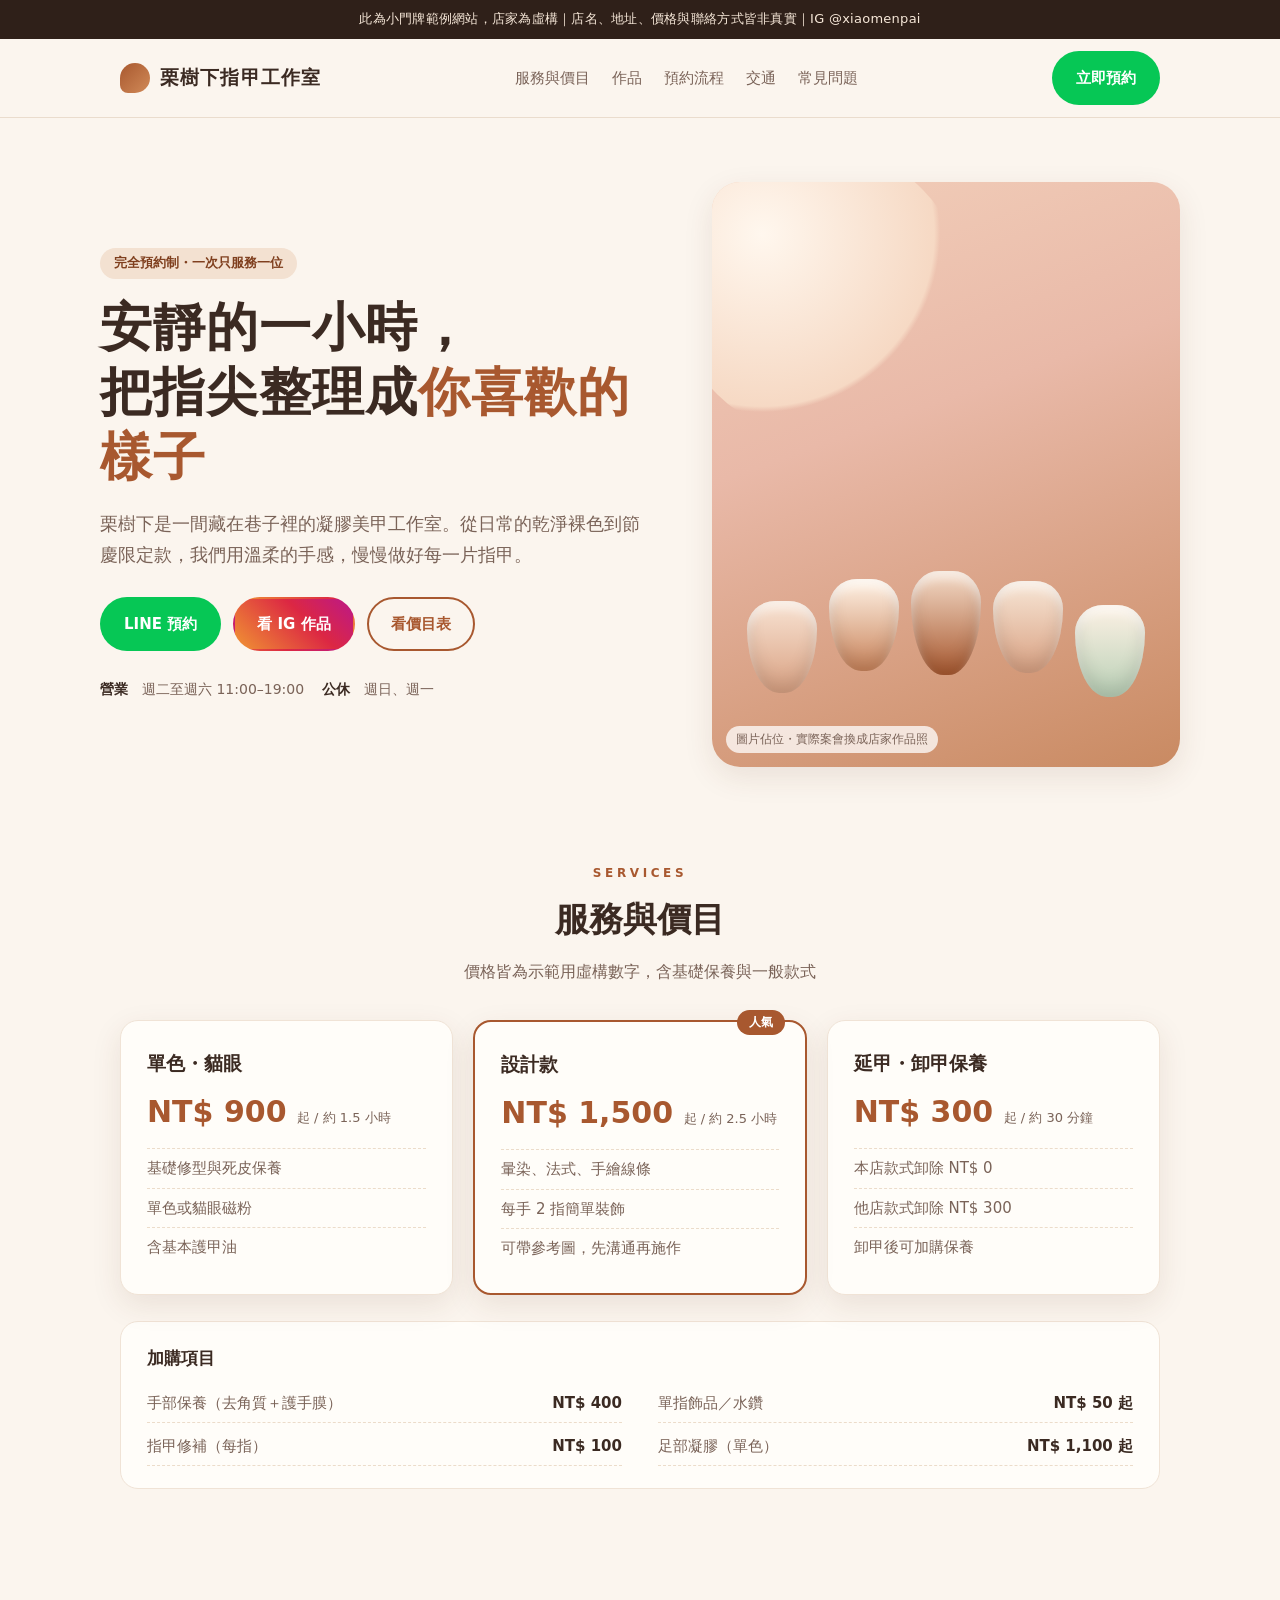
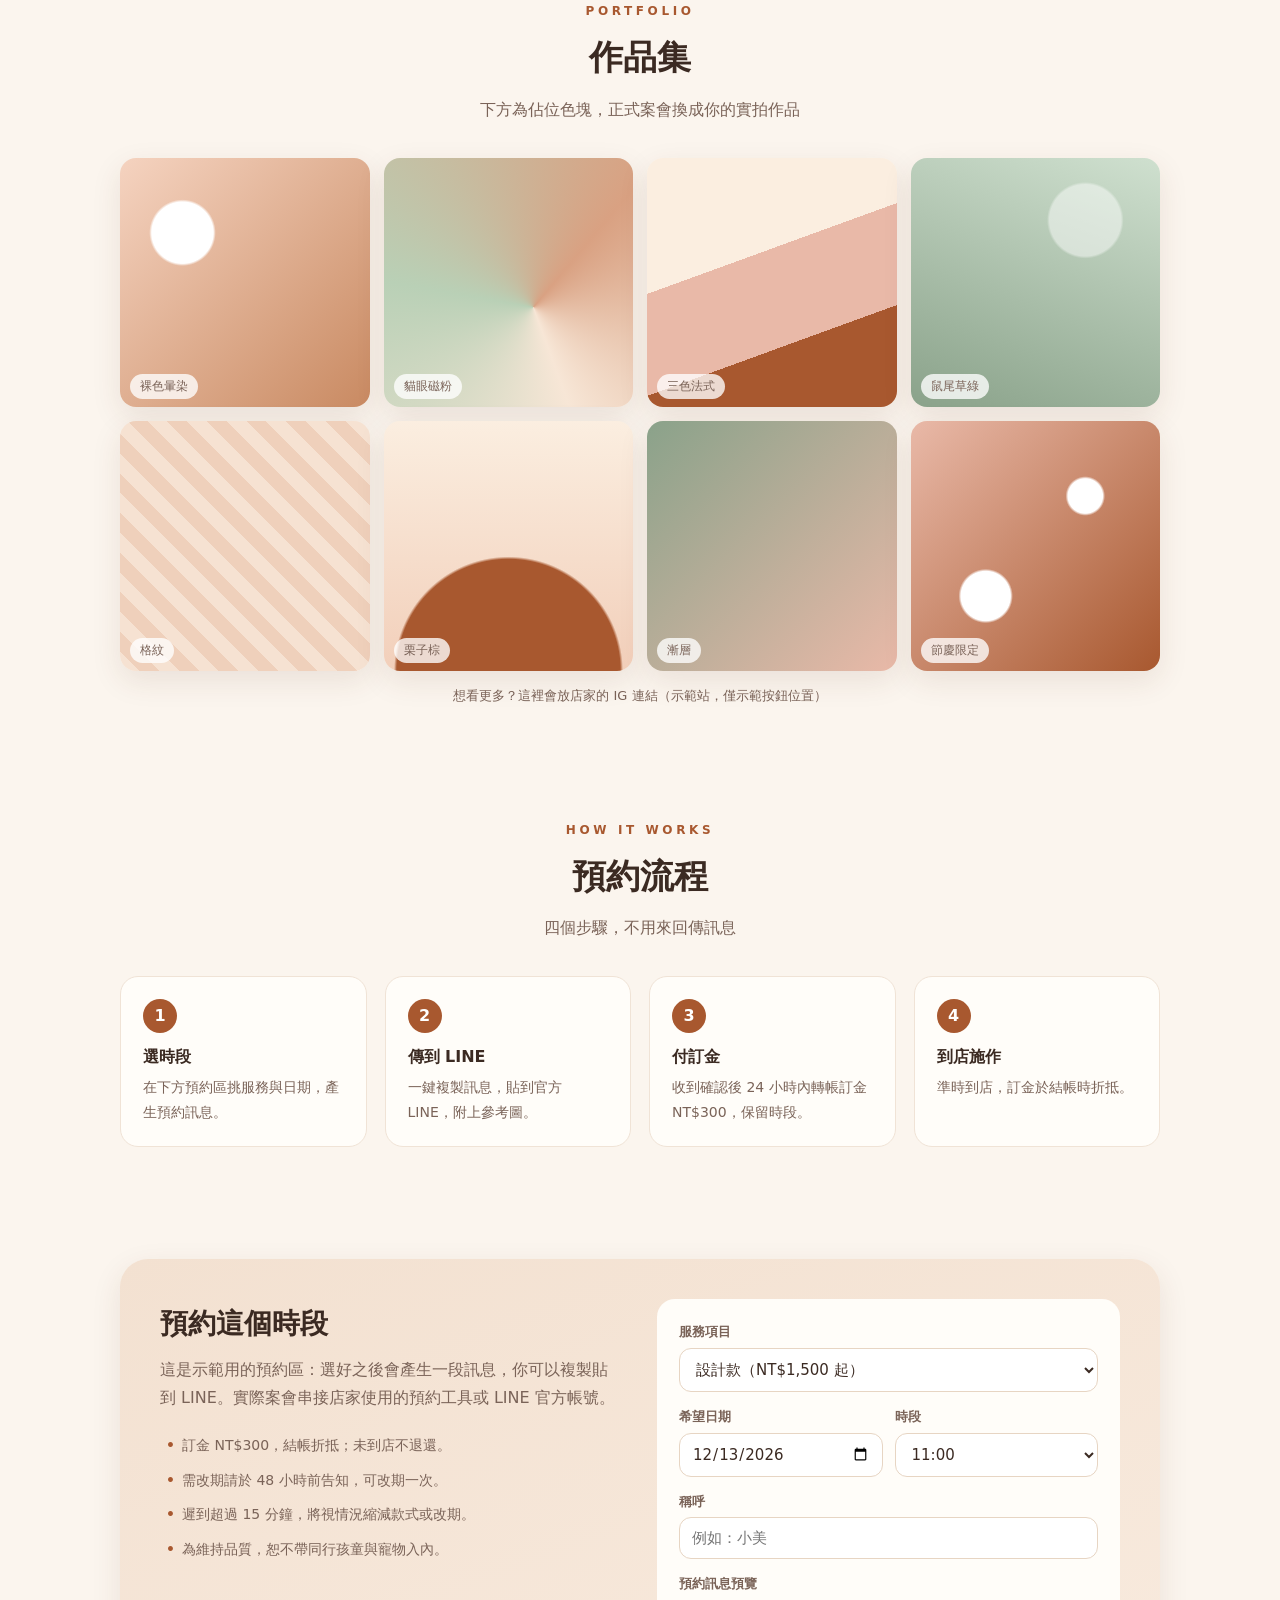
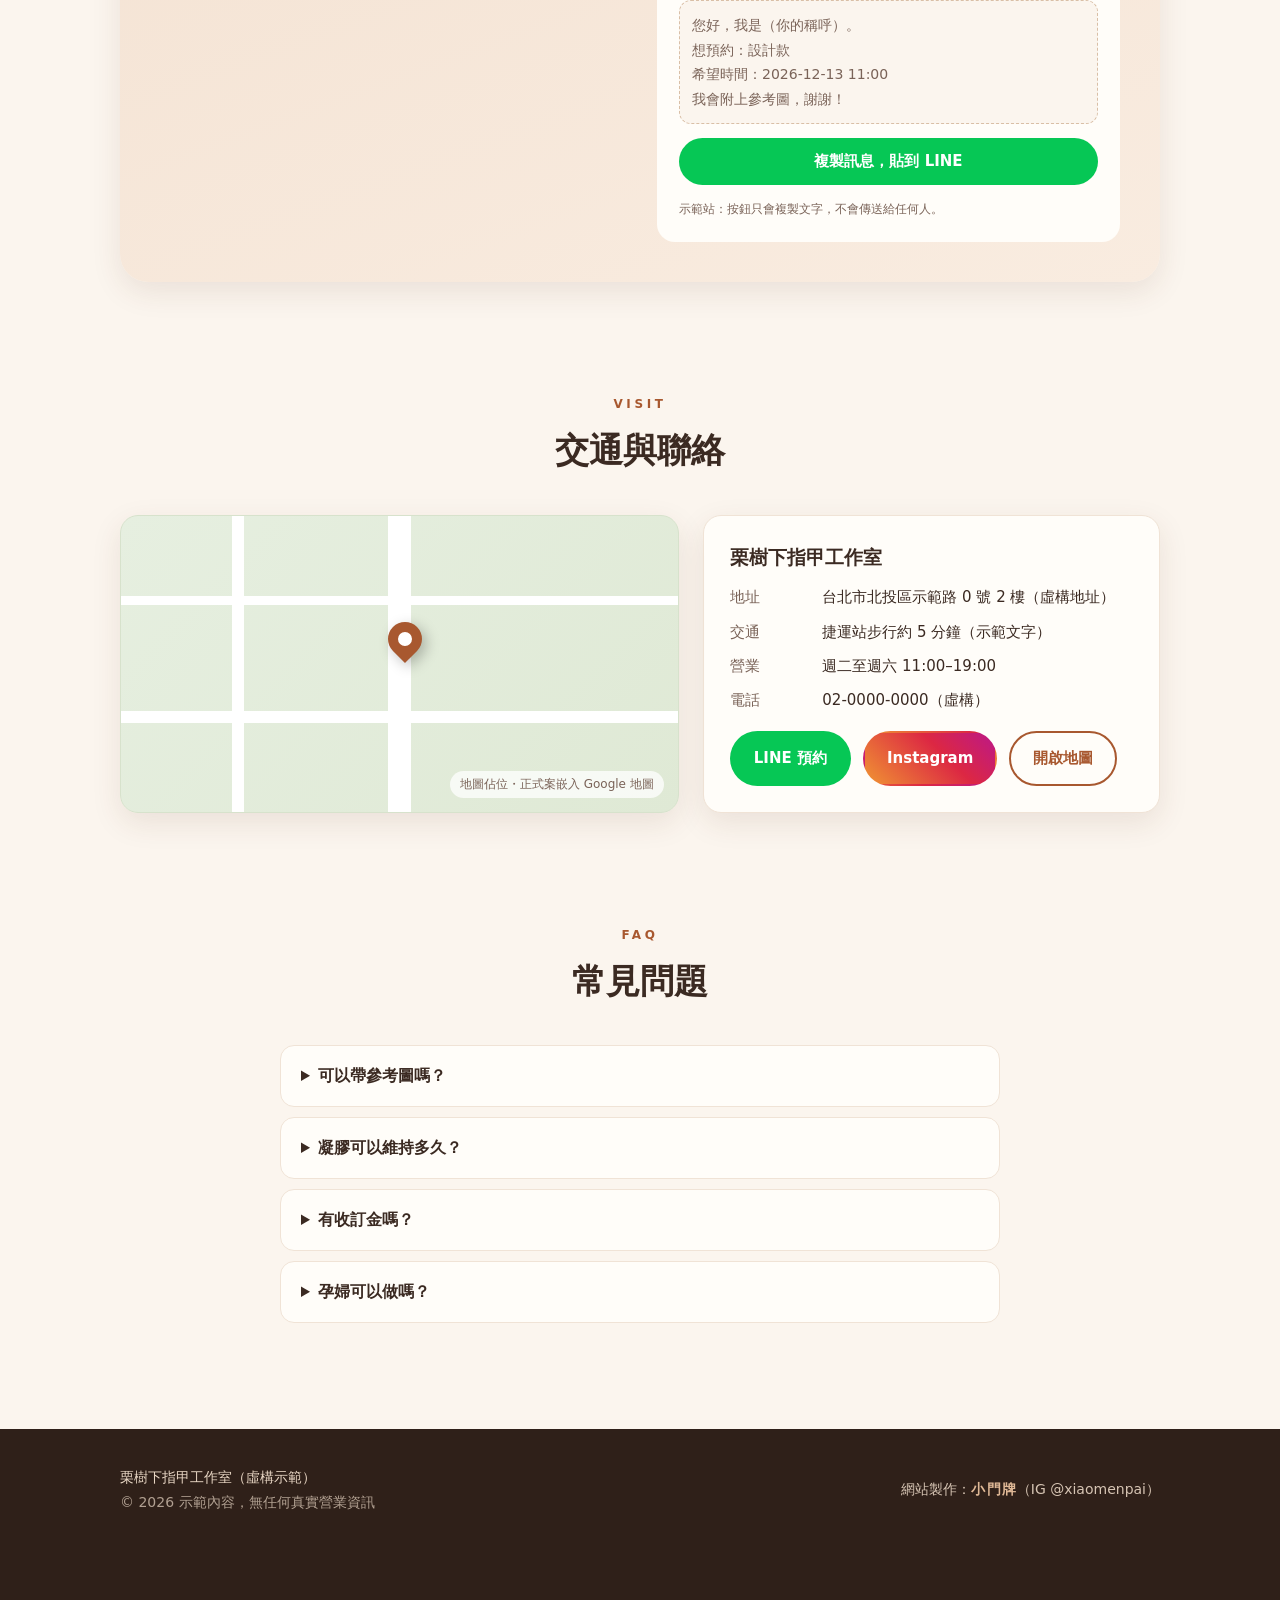
==== index.html @ 8fd90f3a "Add files via upload" ====
<!DOCTYPE html>
<html lang="zh-Hant">
<head>
<meta charset="utf-8">
<meta name="robots" content="noindex">
<meta name="viewport" content="width=device-width, initial-scale=1">
<title>栗樹下指甲工作室｜預約制凝膠美甲（虛構示範站）</title>
<meta name="description" content="虛構示範：栗樹下指甲工作室，預約制凝膠美甲。本頁為「小門牌」作品集示範，店名與所有資訊皆為虛構。">
<meta property="og:title" content="栗樹下指甲工作室（虛構示範站）">
<meta property="og:description" content="預約制凝膠美甲，一對一服務。示範站，資訊皆為虛構。">
<style>
:root{--ink:#3b2a22;--soft:#7a6358;--cream:#fbf5ee;--paper:#fffdf9;--chestnut:#a8582f;--chestnut-d:#7f3f1e;--sage:#8aa28a;--rose:#e9b9a8;--line:#06c755;--radius:18px;--shadow:0 10px 30px rgba(90,50,25,.10)}
*{box-sizing:border-box;margin:0;padding:0}
html{scroll-behavior:smooth}
body{font-family:"Noto Sans TC","PingFang TC","Microsoft JhengHei",system-ui,sans-serif;color:var(--ink);background:var(--cream);line-height:1.75;font-size:16px}
a{color:inherit}
.demo-bar{background:#2f2019;color:#f6e7d8;font-size:13px;text-align:center;padding:8px 12px;letter-spacing:.02em}
header.nav{position:sticky;top:0;z-index:20;background:rgba(251,245,238,.92);backdrop-filter:blur(8px);border-bottom:1px solid #eadccd}
.nav-in{max-width:1080px;margin:auto;display:flex;align-items:center;justify-content:space-between;padding:12px 20px;gap:12px}
.brand{font-weight:800;font-size:19px;letter-spacing:.06em;text-decoration:none;display:flex;align-items:center;gap:10px}
.brand i{width:30px;height:30px;border-radius:50% 50% 50% 8px;background:linear-gradient(135deg,var(--chestnut),#d18a58);display:inline-block}
nav ul{display:flex;gap:22px;list-style:none;font-size:15px}
nav a{text-decoration:none;color:var(--soft)}nav a:hover{color:var(--chestnut)}
.btn{display:inline-flex;align-items:center;justify-content:center;gap:8px;padding:12px 22px;border-radius:999px;font-weight:700;text-decoration:none;border:2px solid transparent;cursor:pointer;font-size:15px;font-family:inherit;transition:transform .15s,box-shadow .15s}
.btn:hover{transform:translateY(-2px);box-shadow:var(--shadow)}
.btn-line{background:var(--line);color:#fff}
.btn-ig{background:linear-gradient(45deg,#f09433,#dc2743 60%,#bc1888);color:#fff}
.btn-ghost{border-color:var(--chestnut);color:var(--chestnut);background:transparent}
.btn-main{background:var(--chestnut);color:#fff}
.wrap{max-width:1080px;margin:auto;padding:0 20px}
.hero{padding:64px 0 40px}
.hero-grid{display:grid;grid-template-columns:1.1fr .9fr;gap:40px;align-items:center}
.tag{display:inline-block;background:#f3e1d1;color:var(--chestnut-d);padding:4px 14px;border-radius:999px;font-size:13px;font-weight:700;margin-bottom:16px}
h1{font-size:clamp(32px,5vw,52px);line-height:1.25;letter-spacing:.02em}
h1 em{font-style:normal;color:var(--chestnut)}
.hero p.lead{margin:18px 0 26px;color:var(--soft);font-size:18px;max-width:30em}
.cta{display:flex;flex-wrap:wrap;gap:12px}
.facts{display:flex;flex-wrap:wrap;gap:18px;margin-top:26px;font-size:14px;color:var(--soft)}
.facts b{color:var(--ink)}
.hero-art{position:relative;aspect-ratio:4/5;border-radius:28px;background:linear-gradient(160deg,#f2cfba 0%,#e9b9a8 40%,#c98a62 100%);box-shadow:var(--shadow);overflow:hidden}
.hero-art::before{content:"";position:absolute;width:62%;aspect-ratio:1;border-radius:50%;background:radial-gradient(circle at 30% 30%,#fff7ee,#f6d9c4 60%,transparent 62%);left:-8%;top:-6%}
.hero-art .nailset{position:absolute;inset:auto 0 12% 0;display:flex;justify-content:center;gap:12px}
.hero-art .nailset span{width:15%;height:92px;border-radius:40% 40% 46% 46%/30% 30% 70% 70%;box-shadow:inset 0 -10px 18px rgba(0,0,0,.12),inset 0 8px 10px rgba(255,255,255,.55)}
.nailset span:nth-child(1){background:linear-gradient(#f8e3d3,#d9a182);margin-top:30px}
.nailset span:nth-child(2){background:linear-gradient(#fff3e6,#c9835a);margin-top:8px}
.nailset span:nth-child(3){background:linear-gradient(#f4dcc9,#a8582f);height:104px}
.nailset span:nth-child(4){background:linear-gradient(#f7e6d6,#d9a182);margin-top:10px}
.nailset span:nth-child(5){background:linear-gradient(#fdf1e4,#b9d0b6);margin-top:34px}
.ph-label{position:absolute;left:14px;bottom:14px;font-size:12px;background:rgba(255,255,255,.75);padding:3px 10px;border-radius:999px;color:var(--soft)}
section{padding:56px 0}
.sec-h{text-align:center;margin-bottom:34px}
.sec-h small{display:block;letter-spacing:.3em;color:var(--chestnut);font-weight:700;font-size:12px;margin-bottom:6px}
.sec-h h2{font-size:clamp(26px,3.6vw,34px)}
.sec-h p{color:var(--soft);margin-top:8px}
.cards{display:grid;grid-template-columns:repeat(3,1fr);gap:20px}
.card{background:var(--paper);border-radius:var(--radius);padding:26px;box-shadow:var(--shadow);border:1px solid #f0e3d6}
.card h3{font-size:19px;margin-bottom:4px}
.card .price{font-size:30px;font-weight:800;color:var(--chestnut);margin:6px 0 10px}
.card .price small{font-size:13px;color:var(--soft);font-weight:500}
.card ul{list-style:none;color:var(--soft);font-size:15px}
.card li{padding:6px 0;border-top:1px dashed #ecdcca}
.card.pick{border:2px solid var(--chestnut);position:relative}
.card.pick::after{content:"人氣";position:absolute;top:-12px;right:20px;background:var(--chestnut);color:#fff;font-size:12px;padding:2px 12px;border-radius:999px;font-weight:700}
.addons{margin-top:26px;background:var(--paper);border-radius:var(--radius);padding:22px 26px;border:1px solid #f0e3d6}
.addons h3{font-size:17px;margin-bottom:10px}
.addon-grid{display:grid;grid-template-columns:repeat(2,1fr);gap:4px 36px;font-size:15px}
.addon-grid div{display:flex;justify-content:space-between;padding:6px 0;border-bottom:1px dashed #ecdcca;color:var(--soft)}
.addon-grid b{color:var(--ink)}
.gallery{display:grid;grid-template-columns:repeat(4,1fr);gap:14px}
.g{aspect-ratio:1;border-radius:16px;position:relative;overflow:hidden;box-shadow:var(--shadow)}
.g span{position:absolute;left:10px;bottom:8px;font-size:12px;background:rgba(255,255,255,.78);padding:2px 10px;border-radius:999px;color:var(--soft)}
.g1{background:radial-gradient(circle at 25% 30%,#fff 0 12%,transparent 13%),linear-gradient(135deg,#f5d3c0,#c98a62)}
.g2{background:conic-gradient(from 40deg at 60% 60%,#d9a182,#f7e6d6,#b9d0b6,#d9a182)}
.g3{background:linear-gradient(160deg,#fbeee0 0 40%,#e9b9a8 40% 70%,#a8582f 70%)}
.g4{background:radial-gradient(circle at 70% 25%,#fff7 0 14%,transparent 15%),linear-gradient(200deg,#cfe0cf,#8aa28a)}
.g5{background:repeating-linear-gradient(45deg,#f6e2d2 0 14px,#efd0bb 14px 28px)}
.g6{background:radial-gradient(circle at 50% 100%,#a8582f 0 40%,transparent 41%),linear-gradient(#fbeee0,#f2cfba)}
.g7{background:linear-gradient(135deg,#8aa28a,#e9b9a8)}
.g8{background:radial-gradient(circle at 30% 70%,#fff 0 10%,transparent 11%),radial-gradient(circle at 70% 30%,#fff 0 7%,transparent 8%),linear-gradient(135deg,#e9b9a8,#a8582f)}
.note{text-align:center;color:var(--soft);font-size:13px;margin-top:14px}
.steps{display:grid;grid-template-columns:repeat(4,1fr);gap:18px;counter-reset:s}
.step{background:var(--paper);border-radius:var(--radius);padding:22px;border:1px solid #f0e3d6;counter-increment:s}
.step::before{content:counter(s);display:grid;place-items:center;width:34px;height:34px;border-radius:50%;background:var(--chestnut);color:#fff;font-weight:800;margin-bottom:10px}
.step b{display:block;margin-bottom:4px}
.step p{font-size:14px;color:var(--soft)}
.book{background:linear-gradient(160deg,#f3e1d1,#f9ece0);border-radius:28px;padding:40px;display:grid;grid-template-columns:1fr 1fr;gap:34px;box-shadow:var(--shadow)}
.book h2{font-size:28px;margin-bottom:8px}
.book p{color:var(--soft)}
.rules{margin-top:16px;list-style:none;font-size:14px;color:var(--soft)}
.rules li{padding:5px 0 5px 22px;position:relative}
.rules li::before{content:"•";position:absolute;left:6px;color:var(--chestnut);font-weight:900}
.form{background:var(--paper);border-radius:var(--radius);padding:22px;display:grid;gap:14px}
.form label{font-size:13px;font-weight:700;color:var(--soft);display:block;margin-bottom:4px}
.form select,.form input{width:100%;padding:11px 12px;border-radius:12px;border:1.5px solid #e7d5c3;font-family:inherit;font-size:15px;background:#fff;color:var(--ink)}
.form .row{display:grid;grid-template-columns:1fr 1fr;gap:12px}
.msg{white-space:pre-wrap;background:#fbf5ee;border:1px dashed #d9bfa6;border-radius:12px;padding:12px;font-size:14px;color:var(--soft);min-height:84px}
.mini{font-size:12px;color:var(--soft)}
.visit{display:grid;grid-template-columns:1.1fr .9fr;gap:24px;align-items:stretch}
.map{border-radius:var(--radius);min-height:280px;background:
 linear-gradient(90deg,transparent 48%,#fff 48% 52%,transparent 52%),
 linear-gradient(0deg,transparent 30%,#fff 30% 34%,transparent 34%),
 linear-gradient(0deg,transparent 70%,#fff 70% 73%,transparent 73%),
 linear-gradient(90deg,transparent 20%,#fff 20% 22%,transparent 22%),
 linear-gradient(135deg,#e6efe0,#dfe9d5);position:relative;box-shadow:var(--shadow);border:1px solid #d7e2cc;overflow:hidden}
.pin{position:absolute;left:48%;top:36%;width:34px;height:34px;border-radius:50% 50% 50% 0;background:var(--chestnut);transform:rotate(-45deg);box-shadow:0 6px 14px rgba(0,0,0,.25)}
.pin::after{content:"";position:absolute;inset:10px;background:#fff;border-radius:50%}
.map .ph-label{left:auto;right:14px}
.info{background:var(--paper);border-radius:var(--radius);padding:26px;box-shadow:var(--shadow);border:1px solid #f0e3d6}
.info h3{margin-bottom:10px}
.info dl{display:grid;grid-template-columns:5.5em 1fr;gap:8px 10px;font-size:15px}
.info dt{color:var(--soft)}
.faq details{background:var(--paper);border-radius:14px;padding:16px 20px;margin-bottom:10px;border:1px solid #f0e3d6}
.faq summary{cursor:pointer;font-weight:700}
.faq p{margin-top:8px;color:var(--soft);font-size:15px}
footer{background:#2f2019;color:#e8d6c4;padding:36px 0 90px;margin-top:40px;font-size:14px}
.foot{display:flex;flex-wrap:wrap;justify-content:space-between;gap:16px;align-items:center}
.credit{opacity:.9}
.credit b{color:#f3c9a4;letter-spacing:.08em}
.sticky-cta{position:fixed;left:0;right:0;bottom:0;display:none;gap:10px;padding:10px 14px;background:rgba(251,245,238,.96);border-top:1px solid #eadccd;z-index:30}
.sticky-cta .btn{flex:1;padding:12px 8px}
@media (max-width:860px){
 nav ul{display:none}
 .hero-grid,.book,.visit{grid-template-columns:1fr}
 .cards{grid-template-columns:1fr}
 .gallery{grid-template-columns:repeat(2,1fr)}
 .steps{grid-template-columns:1fr 1fr}
 .addon-grid{grid-template-columns:1fr}
 .book{padding:24px}
 .hero{padding-top:36px}
 .sticky-cta{display:flex}
}
@media (max-width:480px){.steps{grid-template-columns:1fr}.form .row{grid-template-columns:1fr}}
</style>
</head>
<body>
<div class="demo-bar">此為小門牌範例網站，店家為虛構｜店名、地址、價格與聯絡方式皆非真實｜IG @xiaomenpai</div>

<header class="nav">
  <div class="nav-in">
    <a class="brand" href="#top"><i></i>栗樹下指甲工作室</a>
    <nav><ul>
      <li><a href="#services">服務與價目</a></li>
      <li><a href="#gallery">作品</a></li>
      <li><a href="#how">預約流程</a></li>
      <li><a href="#visit">交通</a></li>
      <li><a href="#faq">常見問題</a></li>
    </ul></nav>
    <a class="btn btn-line" href="#book">立即預約</a>
  </div>
</header>

<main id="top">
<div class="wrap hero">
  <div class="hero-grid">
    <div>
      <span class="tag">完全預約制・一次只服務一位</span>
      <h1>安靜的一小時，<br>把指尖整理成<em>你喜歡的樣子</em></h1>
      <p class="lead">栗樹下是一間藏在巷子裡的凝膠美甲工作室。從日常的乾淨裸色到節慶限定款，我們用溫柔的手感，慢慢做好每一片指甲。</p>
      <div class="cta">
        <a class="btn btn-line" href="#book">LINE 預約</a>
        <a class="btn btn-ig" href="#visit">看 IG 作品</a>
        <a class="btn btn-ghost" href="#services">看價目表</a>
      </div>
      <div class="facts"><span><b>營業</b>　週二至週六 11:00–19:00</span><span><b>公休</b>　週日、週一</span></div>
    </div>
    <div class="hero-art" role="img" aria-label="指甲造型示意圖（以 CSS 繪製的佔位圖）">
      <div class="nailset"><span></span><span></span><span></span><span></span><span></span></div>
      <span class="ph-label">圖片佔位・實際案會換成店家作品照</span>
    </div>
  </div>
</div>

<section id="services"><div class="wrap">
  <div class="sec-h"><small>SERVICES</small><h2>服務與價目</h2><p>價格皆為示範用虛構數字，含基礎保養與一般款式</p></div>
  <div class="cards">
    <div class="card"><h3>單色・貓眼</h3><div class="price">NT$ 900 <small>起 / 約 1.5 小時</small></div>
      <ul><li>基礎修型與死皮保養</li><li>單色或貓眼磁粉</li><li>含基本護甲油</li></ul></div>
    <div class="card pick"><h3>設計款</h3><div class="price">NT$ 1,500 <small>起 / 約 2.5 小時</small></div>
      <ul><li>暈染、法式、手繪線條</li><li>每手 2 指簡單裝飾</li><li>可帶參考圖，先溝通再施作</li></ul></div>
    <div class="card"><h3>延甲・卸甲保養</h3><div class="price">NT$ 300 <small>起 / 約 30 分鐘</small></div>
      <ul><li>本店款式卸除 NT$ 0</li><li>他店款式卸除 NT$ 300</li><li>卸甲後可加購保養</li></ul></div>
  </div>
  <div class="addons"><h3>加購項目</h3>
    <div class="addon-grid">
      <div><span>手部保養（去角質＋護手膜）</span><b>NT$ 400</b></div>
      <div><span>單指飾品／水鑽</span><b>NT$ 50 起</b></div>
      <div><span>指甲修補（每指）</span><b>NT$ 100</b></div>
      <div><span>足部凝膠（單色）</span><b>NT$ 1,100 起</b></div>
    </div>
  </div>
</div></section>

<section id="gallery"><div class="wrap">
  <div class="sec-h"><small>PORTFOLIO</small><h2>作品集</h2><p>下方為佔位色塊，正式案會換成你的實拍作品</p></div>
  <div class="gallery">
    <div class="g g1"><span>裸色暈染</span></div><div class="g g2"><span>貓眼磁粉</span></div>
    <div class="g g3"><span>三色法式</span></div><div class="g g4"><span>鼠尾草綠</span></div>
    <div class="g g5"><span>格紋</span></div><div class="g g6"><span>栗子棕</span></div>
    <div class="g g7"><span>漸層</span></div><div class="g g8"><span>節慶限定</span></div>
  </div>
  <p class="note">想看更多？這裡會放店家的 IG 連結（示範站，僅示範按鈕位置）</p>
</div></section>

<section id="how"><div class="wrap">
  <div class="sec-h"><small>HOW IT WORKS</small><h2>預約流程</h2><p>四個步驟，不用來回傳訊息</p></div>
  <div class="steps">
    <div class="step"><b>選時段</b><p>在下方預約區挑服務與日期，產生預約訊息。</p></div>
    <div class="step"><b>傳到 LINE</b><p>一鍵複製訊息，貼到官方 LINE，附上參考圖。</p></div>
    <div class="step"><b>付訂金</b><p>收到確認後 24 小時內轉帳訂金 NT$300，保留時段。</p></div>
    <div class="step"><b>到店施作</b><p>準時到店，訂金於結帳時折抵。</p></div>
  </div>
</div></section>

<section id="book"><div class="wrap">
  <div class="book">
    <div>
      <h2>預約這個時段</h2>
      <p>這是示範用的預約區：選好之後會產生一段訊息，你可以複製貼到 LINE。實際案會串接店家使用的預約工具或 LINE 官方帳號。</p>
      <ul class="rules">
        <li>訂金 NT$300，結帳折抵；未到店不退還。</li>
        <li>需改期請於 48 小時前告知，可改期一次。</li>
        <li>遲到超過 15 分鐘，將視情況縮減款式或改期。</li>
        <li>為維持品質，恕不帶同行孩童與寵物入內。</li>
      </ul>
    </div>
    <div class="form" role="group" aria-label="預約訊息產生器">
      <div><label for="svc">服務項目</label>
        <select id="svc"><option>單色・貓眼（NT$900 起）</option><option selected>設計款（NT$1,500 起）</option><option>延甲・卸甲保養（NT$300 起）</option></select></div>
      <div class="row">
        <div><label for="date">希望日期</label><input id="date" type="date"></div>
        <div><label for="time">時段</label><select id="time"><option>11:00</option><option>13:30</option><option>16:00</option></select></div>
      </div>
      <div><label for="nick">稱呼</label><input id="nick" type="text" placeholder="例如：小美"></div>
      <div><label>預約訊息預覽</label><div class="msg" id="msg"></div></div>
      <button class="btn btn-line" id="copy" type="button">複製訊息，貼到 LINE</button>
      <span class="mini" id="copied" aria-live="polite">示範站：按鈕只會複製文字，不會傳送給任何人。</span>
    </div>
  </div>
</div></section>

<section id="visit"><div class="wrap">
  <div class="sec-h"><small>VISIT</small><h2>交通與聯絡</h2></div>
  <div class="visit">
    <div class="map" role="img" aria-label="地圖佔位圖"><div class="pin"></div><span class="ph-label">地圖佔位・正式案嵌入 Google 地圖</span></div>
    <div class="info">
      <h3>栗樹下指甲工作室</h3>
      <dl>
        <dt>地址</dt><dd>台北市北投區示範路 0 號 2 樓（虛構地址）</dd>
        <dt>交通</dt><dd>捷運站步行約 5 分鐘（示範文字）</dd>
        <dt>營業</dt><dd>週二至週六 11:00–19:00</dd>
        <dt>電話</dt><dd>02-0000-0000（虛構）</dd>
      </dl>
      <div class="cta" style="margin-top:18px">
        <a class="btn btn-line" href="#book">LINE 預約</a>
        <a class="btn btn-ig" href="#gallery">Instagram</a>
        <a class="btn btn-ghost" href="#visit">開啟地圖</a>
      </div>
    </div>
  </div>
</div></section>

<section id="faq"><div class="wrap faq" style="max-width:760px">
  <div class="sec-h"><small>FAQ</small><h2>常見問題</h2></div>
  <details><summary>可以帶參考圖嗎？</summary><p>可以。預約時一併傳到 LINE，我們會先回覆是否能做到相近效果與預估價格。</p></details>
  <details><summary>凝膠可以維持多久？</summary><p>一般建議 3–4 週內回店卸換，日常多用指腹施力可延長完整度。</p></details>
  <details><summary>有收訂金嗎？</summary><p>有，示範訂金為 NT$300，結帳時折抵，用來保留時段。</p></details>
  <details><summary>孕婦可以做嗎？</summary><p>可以，建議預約時先告知，我們會調整保養流程。（示範文字，實際依店家規範）</p></details>
</div></section>
</main>

<footer>
  <div class="wrap foot">
    <div>栗樹下指甲工作室（虛構示範）<br><span style="opacity:.7">© 2026 示範內容，無任何真實營業資訊</span></div>
    <div class="credit">網站製作：<b>小門牌</b>（IG @xiaomenpai）</div>
  </div>
</footer>

<div class="sticky-cta"><a class="btn btn-line" href="#book">LINE 預約</a><a class="btn btn-ghost" href="#visit">地圖</a></div>

<script>
(function(){
  var svc=document.getElementById('svc'),date=document.getElementById('date'),time=document.getElementById('time'),nick=document.getElementById('nick'),msg=document.getElementById('msg'),copied=document.getElementById('copied');
  var d=new Date();d.setDate(d.getDate()+7);date.value=d.toISOString().slice(0,10);
  function build(){
    var who=nick.value.trim()||'（你的稱呼）';
    return '您好，我是'+who+'。\n想預約：'+svc.value.replace(/（.*?）/,'')+'\n希望時間：'+date.value+' '+time.value+'\n我會附上參考圖，謝謝！';
  }
  function render(){msg.textContent=build();}
  [svc,date,time,nick].forEach(function(el){el.addEventListener('input',render);el.addEventListener('change',render)});
  render();
  document.getElementById('copy').addEventListener('click',function(){
    var t=build();
    if(navigator.clipboard&&navigator.clipboard.writeText){navigator.clipboard.writeText(t).then(function(){copied.textContent='已複製（示範站不會傳送給任何人）'},function(){copied.textContent='無法自動複製，請手動選取上方文字'})}
    else{copied.textContent='請手動選取上方文字複製'}
  });
})();
</script>
</body>
</html>
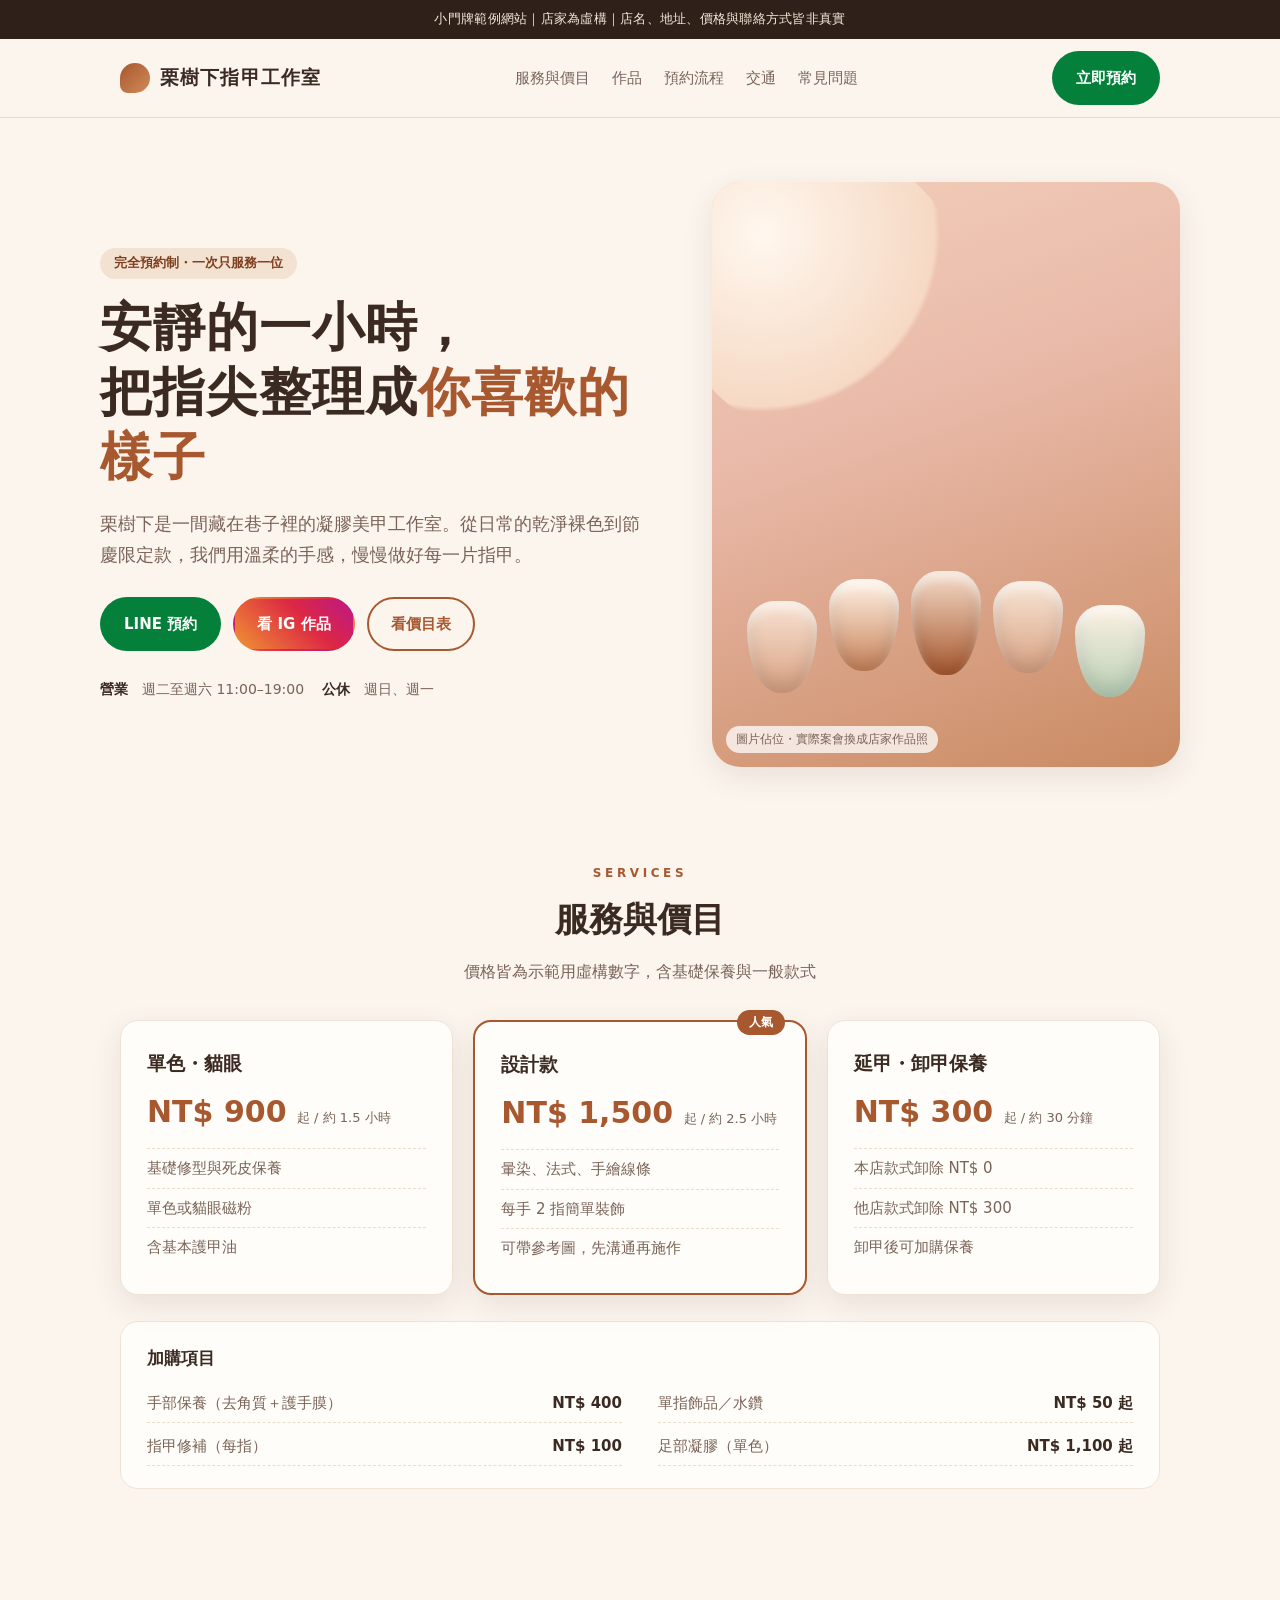
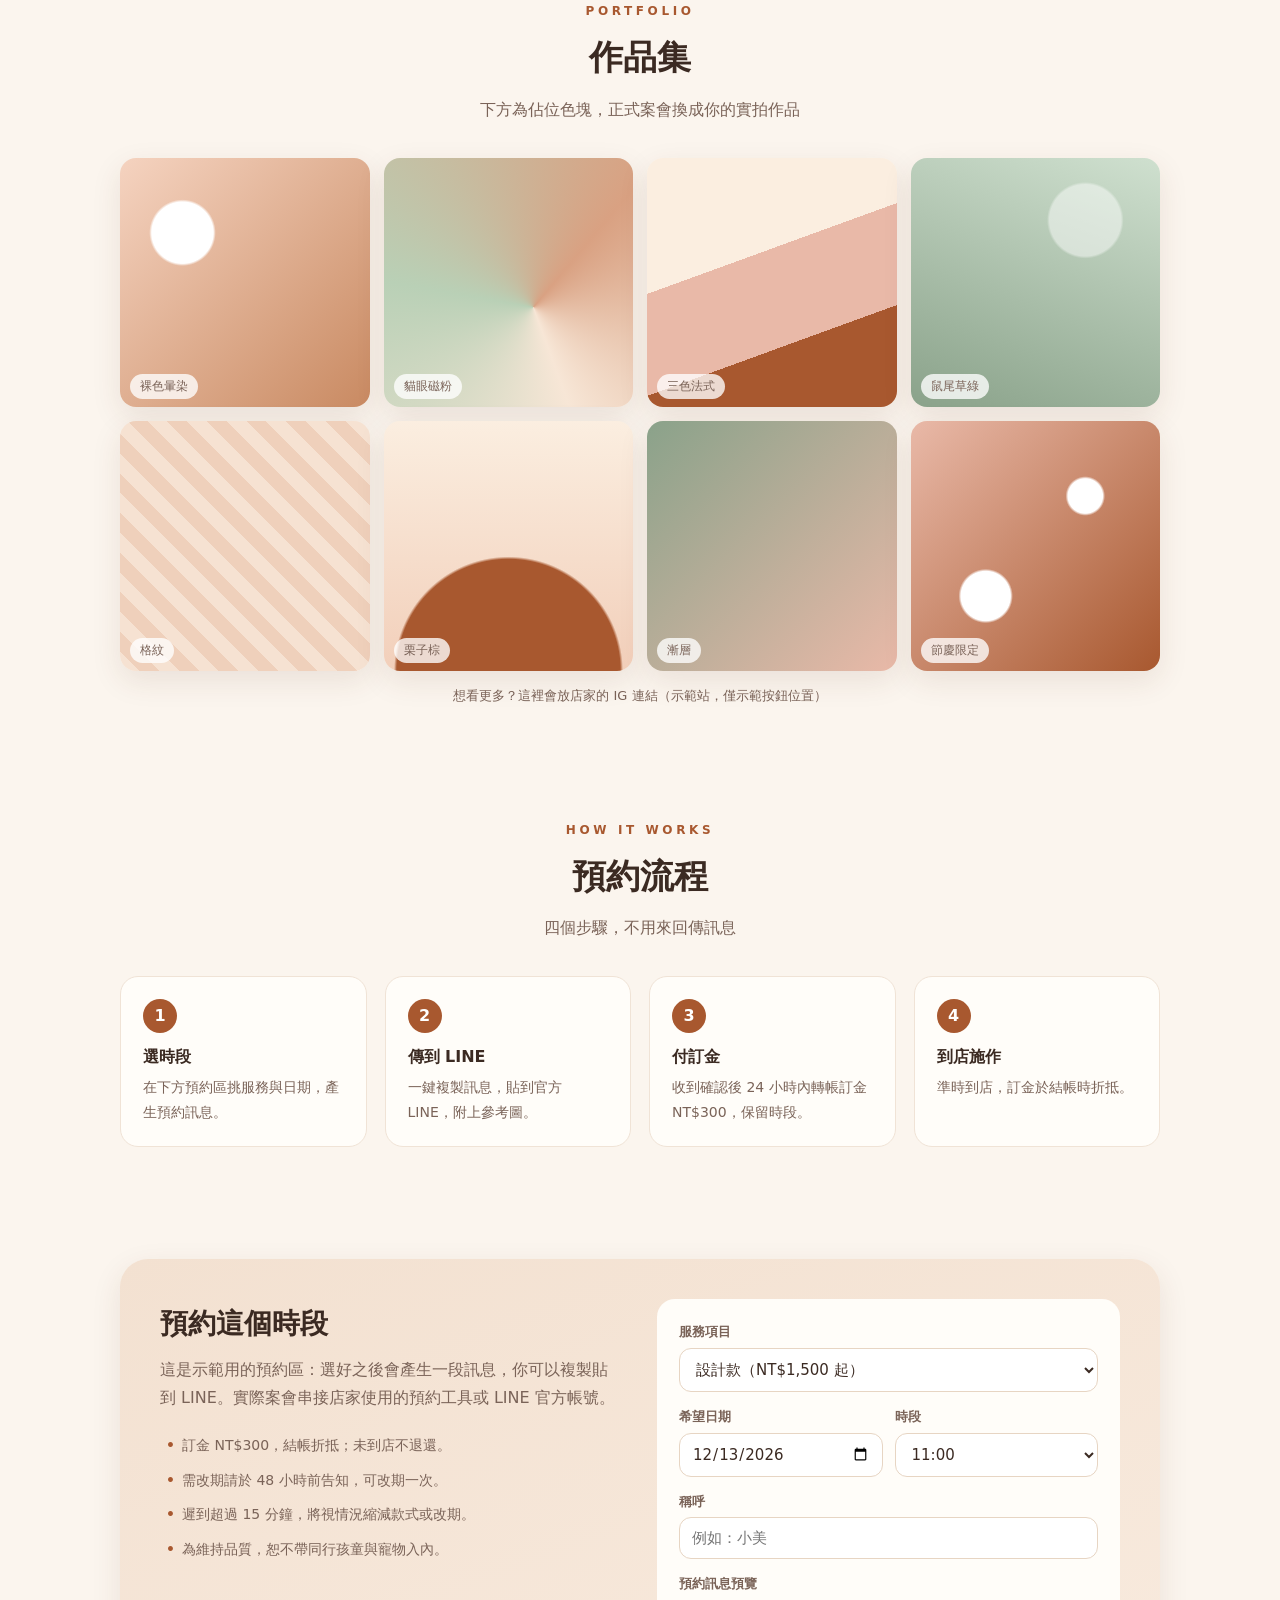
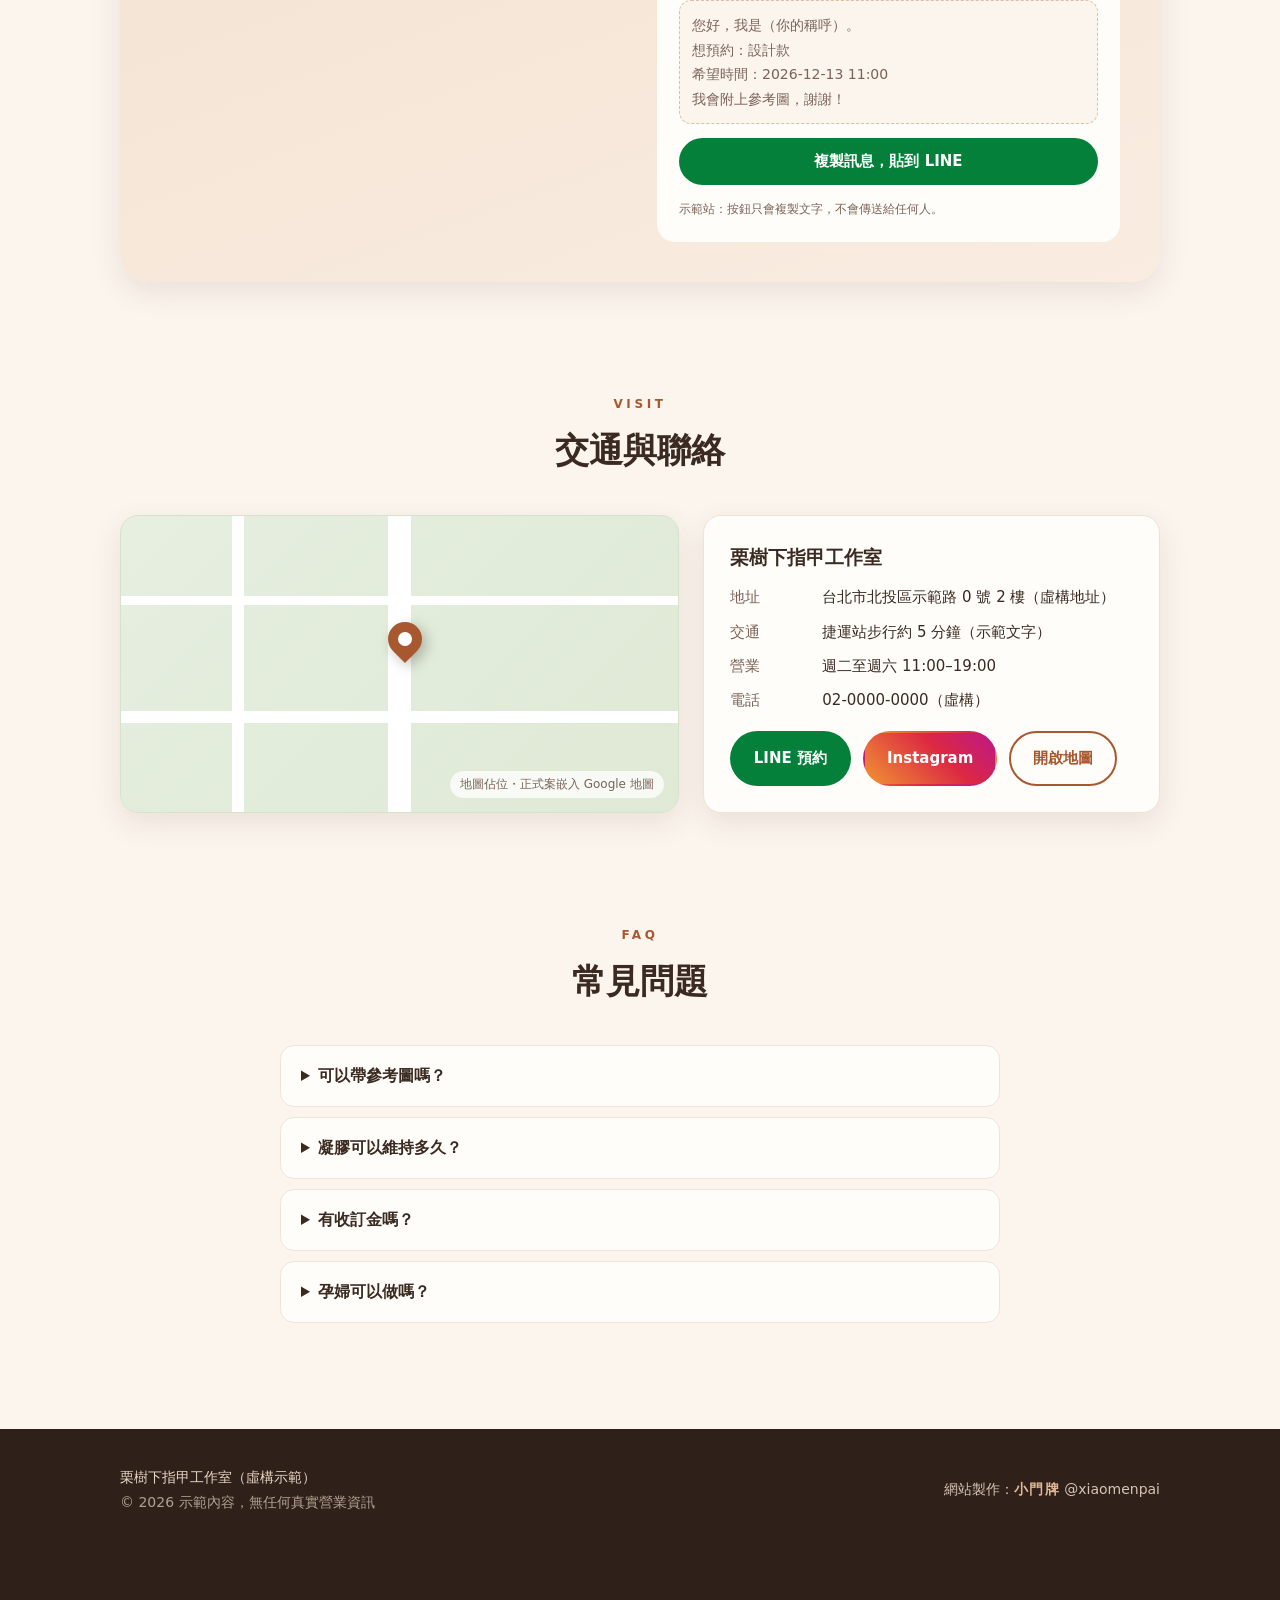
==== commit 5dc92d3c: "範例網站修整：index.html" ====
--- a/index.html
+++ b/index.html
@@ -4,12 +4,13 @@
 <meta charset="utf-8">
 <meta name="robots" content="noindex">
 <meta name="viewport" content="width=device-width, initial-scale=1">
+<link rel="icon" href="favicon.svg" type="image/svg+xml">
 <title>栗樹下指甲工作室｜預約制凝膠美甲（虛構示範站）</title>
 <meta name="description" content="虛構示範：栗樹下指甲工作室，預約制凝膠美甲。本頁為「小門牌」作品集示範，店名與所有資訊皆為虛構。">
 <meta property="og:title" content="栗樹下指甲工作室（虛構示範站）">
 <meta property="og:description" content="預約制凝膠美甲，一對一服務。示範站，資訊皆為虛構。">
 <style>
-:root{--ink:#3b2a22;--soft:#7a6358;--cream:#fbf5ee;--paper:#fffdf9;--chestnut:#a8582f;--chestnut-d:#7f3f1e;--sage:#8aa28a;--rose:#e9b9a8;--line:#06c755;--radius:18px;--shadow:0 10px 30px rgba(90,50,25,.10)}
+:root{--ink:#3b2a22;--soft:#7a6358;--cream:#fbf5ee;--paper:#fffdf9;--chestnut:#a8582f;--chestnut-d:#7f3f1e;--sage:#8aa28a;--rose:#e9b9a8;--line:#04803a;--radius:18px;--shadow:0 10px 30px rgba(90,50,25,.10)}
 *{box-sizing:border-box;margin:0;padding:0}
 html{scroll-behavior:smooth}
 body{font-family:"Noto Sans TC","PingFang TC","Microsoft JhengHei",system-ui,sans-serif;color:var(--ink);background:var(--cream);line-height:1.75;font-size:16px}
@@ -131,9 +132,148 @@
 }
 @media (max-width:480px){.steps{grid-template-columns:1fr}.form .row{grid-template-columns:1fr}}
 </style>
+<script type="application/ld+json">
+{
+ "@context": "https://schema.org",
+ "@graph": [
+  {
+   "@type": "NailSalon",
+   "@id": "https://waynejman.github.io/xiaomenpai-demo/#business",
+   "name": "栗樹下指甲工作室",
+   "url": "https://waynejman.github.io/xiaomenpai-demo/",
+   "description": "【虛構示範】預約制凝膠美甲工作室，店名、地址、價格與聯絡方式皆為虛構，僅供「小門牌」作品集展示。",
+   "address": {
+    "@type": "PostalAddress",
+    "streetAddress": "示範路 0 號 2 樓（虛構地址）",
+    "addressLocality": "北投區",
+    "addressRegion": "台北市",
+    "addressCountry": "TW"
+   },
+   "openingHoursSpecification": [
+    {
+     "@type": "OpeningHoursSpecification",
+     "dayOfWeek": [
+      "Tuesday",
+      "Wednesday",
+      "Thursday",
+      "Friday",
+      "Saturday"
+     ],
+     "opens": "11:00",
+     "closes": "19:00"
+    }
+   ],
+   "priceRange": "NT$300–1,500",
+   "hasOfferCatalog": {
+    "@type": "OfferCatalog",
+    "name": "服務與價目（示範價格）",
+    "itemListElement": [
+     {
+      "@type": "Offer",
+      "name": "單色・貓眼",
+      "price": "900",
+      "priceCurrency": "TWD",
+      "description": "此為示範用虛構價格（「起」＝最低價）",
+      "itemOffered": {
+       "@type": "Service",
+       "name": "單色・貓眼"
+      }
+     },
+     {
+      "@type": "Offer",
+      "name": "設計款",
+      "price": "1500",
+      "priceCurrency": "TWD",
+      "description": "此為示範用虛構價格（「起」＝最低價）",
+      "itemOffered": {
+       "@type": "Service",
+       "name": "設計款"
+      }
+     },
+     {
+      "@type": "Offer",
+      "name": "延甲・卸甲保養",
+      "price": "300",
+      "priceCurrency": "TWD",
+      "description": "此為示範用虛構價格（「起」＝最低價）",
+      "itemOffered": {
+       "@type": "Service",
+       "name": "延甲・卸甲保養"
+      }
+     }
+    ]
+   },
+   "areaServed": "台北市北投區",
+   "isPartOf": {
+    "@id": "https://waynejman.github.io/xiaomenpai-demo/#website"
+   }
+  },
+  {
+   "@type": "FAQPage",
+   "mainEntity": [
+    {
+     "@type": "Question",
+     "name": "可以帶參考圖嗎？",
+     "acceptedAnswer": {
+      "@type": "Answer",
+      "text": "可以。預約時一併傳到 LINE，我們會先回覆是否能做到相近效果與預估價格。"
+     }
+    },
+    {
+     "@type": "Question",
+     "name": "凝膠可以維持多久？",
+     "acceptedAnswer": {
+      "@type": "Answer",
+      "text": "一般建議 3–4 週內回店卸換，日常多用指腹施力可延長完整度。"
+     }
+    },
+    {
+     "@type": "Question",
+     "name": "有收訂金嗎？",
+     "acceptedAnswer": {
+      "@type": "Answer",
+      "text": "有，示範訂金為 NT$300，結帳時折抵，用來保留時段。"
+     }
+    },
+    {
+     "@type": "Question",
+     "name": "孕婦可以做嗎？",
+     "acceptedAnswer": {
+      "@type": "Answer",
+      "text": "可以，建議預約時先告知，我們會調整保養流程。（示範文字，實際依店家規範）"
+     }
+    }
+   ],
+   "@id": "https://waynejman.github.io/xiaomenpai-demo/#faq"
+  },
+  {
+   "@type": "WebSite",
+   "@id": "https://waynejman.github.io/xiaomenpai-demo/#website",
+   "url": "https://waynejman.github.io/xiaomenpai-demo/",
+   "name": "小門牌範例網站",
+   "inLanguage": "zh-Hant",
+   "description": "小門牌製作的店家範例網站集，店家皆為虛構。",
+   "publisher": {
+    "@id": "https://waynejman.github.io/xiaomenpai-demo/#studio"
+   }
+  },
+  {
+   "@type": "Organization",
+   "@id": "https://waynejman.github.io/xiaomenpai-demo/#studio",
+   "name": "小門牌",
+   "alternateName": "xiaomenpai",
+   "url": "https://waynejman.github.io/xiaomenpai-demo/",
+   "sameAs": [
+    "https://www.instagram.com/xiaomenpai/"
+   ],
+   "description": "為小店製作網站的台灣工作室（本站所有店家皆為虛構示範）。"
+  }
+ ]
+}
+</script>
 </head>
 <body>
-<div class="demo-bar">此為小門牌範例網站，店家為虛構｜店名、地址、價格與聯絡方式皆非真實｜IG @xiaomenpai</div>
+<div class="demo-bar">小門牌範例網站｜店家為虛構｜店名、地址、價格與聯絡方式皆非真實</div>
 
 <header class="nav">
   <div class="nav-in">
@@ -271,7 +411,7 @@
 <footer>
   <div class="wrap foot">
     <div>栗樹下指甲工作室（虛構示範）<br><span style="opacity:.7">© 2026 示範內容，無任何真實營業資訊</span></div>
-    <div class="credit">網站製作：<b>小門牌</b>（IG @xiaomenpai）</div>
+    <div class="credit">網站製作：<b>小門牌</b> @xiaomenpai</div>
   </div>
 </footer>
 
